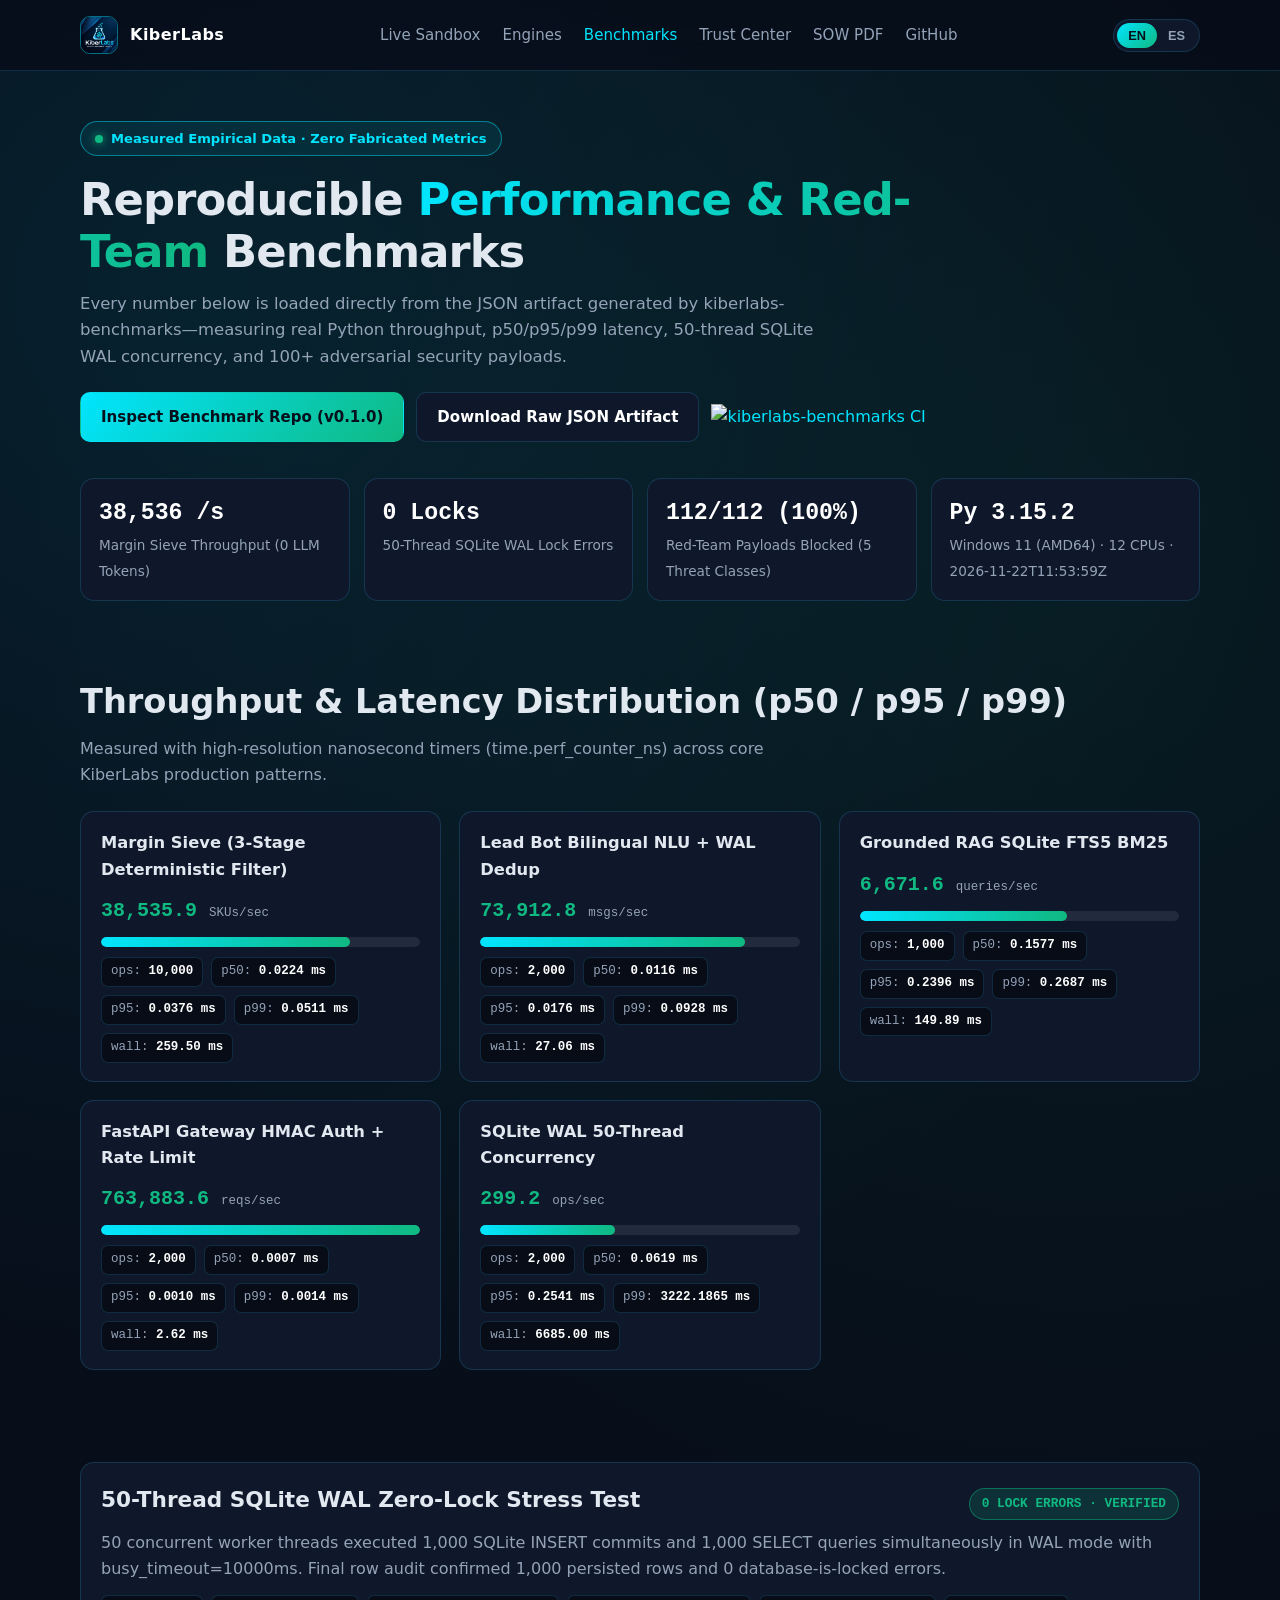
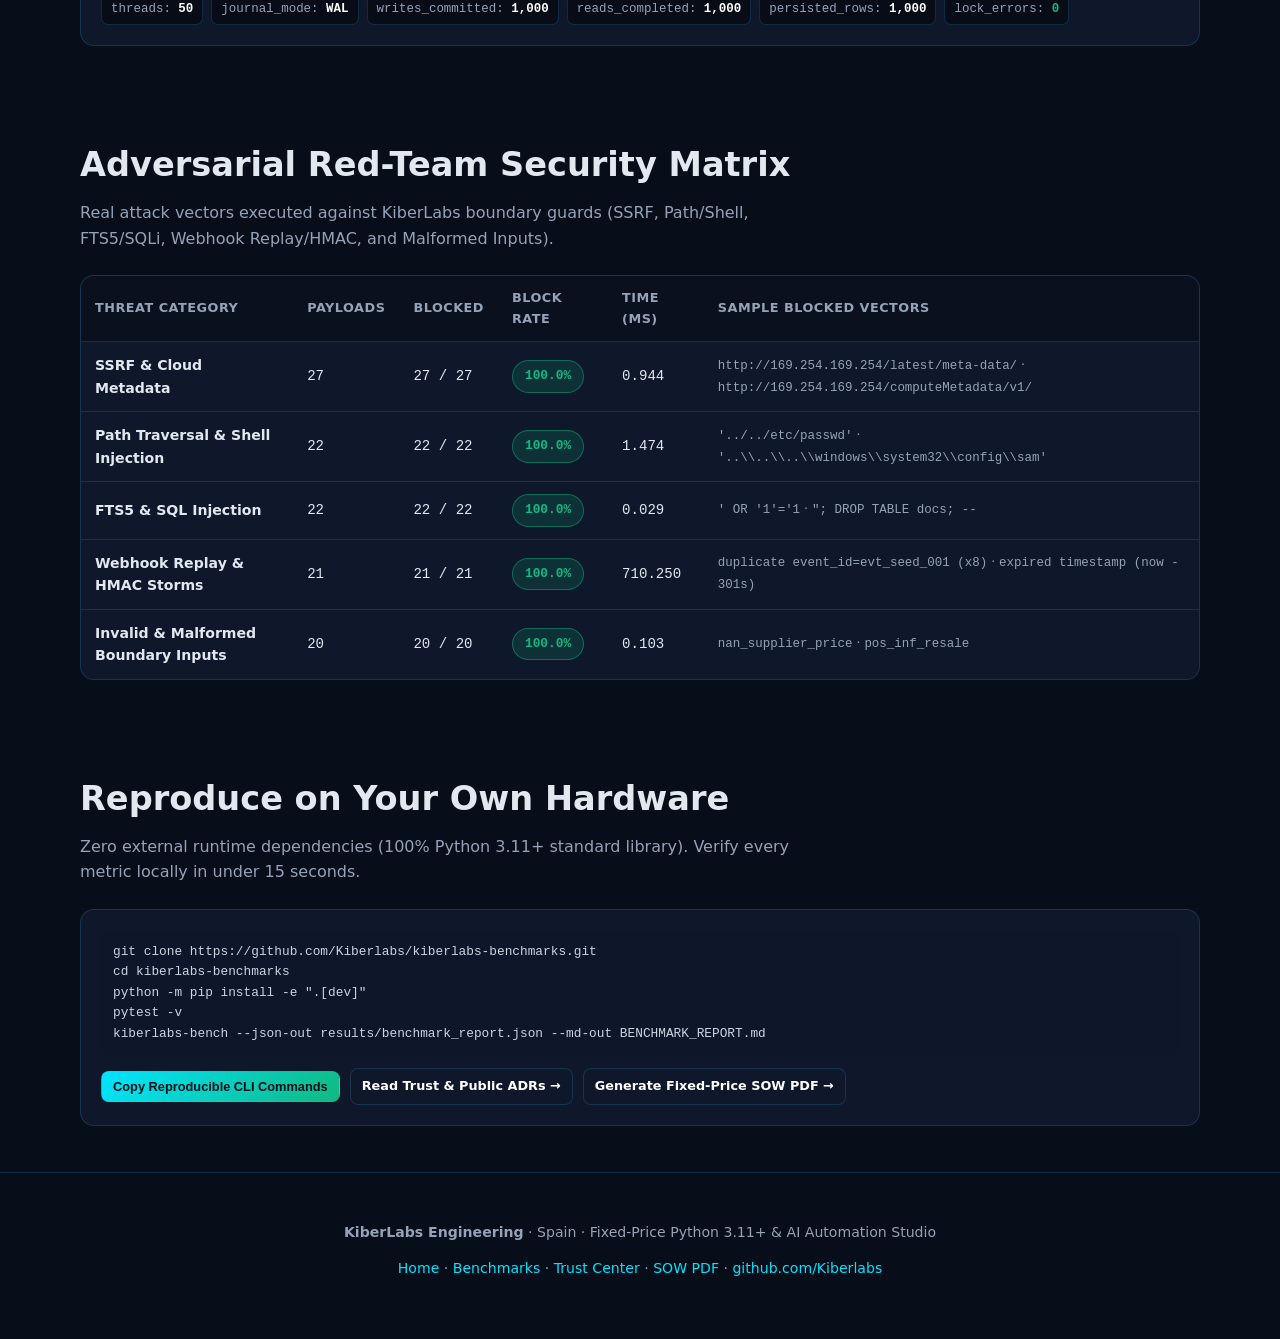
==== benchmarks.html @ 100d634f "feat: add live Benchmarks dashboard, Trust Center with ADRs, and interactive SOW PDF generator" ====
<!DOCTYPE html>
<html lang="en">
<head>
  <meta charset="UTF-8" />
  <meta name="viewport" content="width=device-width, initial-scale=1.0" />
  <title>Benchmarks &amp; Red-Team Security — KiberLabs</title>
  <meta name="description" content="Reproducible Python 3.11+ throughput, p50/p95/p99 latency, 50-thread SQLite WAL zero-lock concurrency, and 100+ payload Red-Team security metrics measured by KiberLabs." />
  <link rel="icon" type="image/jpeg" href="assets/kiberlabs_logo_oficial.jpg" />
  <link rel="stylesheet" href="styles.css" />
</head>
<body>
  <header class="topbar">
    <div class="container topbar-inner">
      <a href="index.html" class="brand">
        <img src="assets/kiberlabs_logo_oficial.jpg" alt="KiberLabs Logo" />
        <span>KiberLabs</span>
      </a>
      <nav class="nav-links">
        <a href="index.html#sandbox" data-i18n="nav_sandbox">Live Sandbox</a>
        <a href="index.html#portfolio" data-i18n="nav_portfolio">Engines</a>
        <a href="benchmarks.html" class="active" data-i18n="nav_benchmarks">Benchmarks</a>
        <a href="trust.html" data-i18n="nav_trust">Trust Center</a>
        <a href="sow.html" data-i18n="nav_sow">SOW PDF</a>
        <a href="https://github.com/Kiberlabs" target="_blank" rel="noopener">GitHub</a>
      </nav>
      <div class="lang-toggle" role="group" aria-label="Language switcher">
        <button class="lang-btn active" data-lang="en" type="button">EN</button>
        <button class="lang-btn" data-lang="es" type="button">ES</button>
      </div>
    </div>
  </header>

  <main>
    <section class="subhero">
      <div class="container">
        <div class="pill">
          <span class="dot"></span>
          <span data-i18n="bh_pill">Measured Empirical Data · Zero Fabricated Metrics</span>
        </div>
        <h1 data-i18n="bh_title">Reproducible <span class="gradient-text">Performance &amp; Red-Team</span> Benchmarks</h1>
        <p class="lead" data-i18n="bh_lead">
          Every number below is loaded directly from the JSON artifact generated by <code>kiberlabs-benchmarks</code>—measuring real Python throughput, p50/p95/p99 latency, 50-thread SQLite WAL concurrency, and 100+ adversarial security payloads.
        </p>
        <div class="cta-row">
          <a href="https://github.com/Kiberlabs/kiberlabs-benchmarks" target="_blank" rel="noopener" class="btn btn-primary" data-i18n="bh_repo_btn">Inspect Benchmark Repo (v0.1.0)</a>
          <a href="data/benchmark_report.json" target="_blank" rel="noopener" class="btn btn-secondary" data-i18n="bh_json_btn">Download Raw JSON Artifact</a>
          <a href="https://github.com/Kiberlabs/kiberlabs-benchmarks/actions/workflows/ci.yml" target="_blank" rel="noopener" style="display:inline-flex;align-items:center;">
            <img src="https://github.com/Kiberlabs/kiberlabs-benchmarks/actions/workflows/ci.yml/badge.svg" alt="kiberlabs-benchmarks CI" />
          </a>
        </div>

        <div class="metrics-bar" id="bench-kpis">
          <div class="metric-card">
            <strong id="kpi-sieve">—</strong>
            <span data-i18n="kpi_sieve">Margin Sieve Throughput (0 LLM Tokens)</span>
          </div>
          <div class="metric-card">
            <strong id="kpi-wal">—</strong>
            <span data-i18n="kpi_wal">50-Thread SQLite WAL Lock Errors</span>
          </div>
          <div class="metric-card">
            <strong id="kpi-rt">—</strong>
            <span data-i18n="kpi_rt">Red-Team Payloads Blocked (5 Threat Classes)</span>
          </div>
          <div class="metric-card">
            <strong id="kpi-runtime">—</strong>
            <span id="kpi-env-sub">Measured Runtime Environment</span>
          </div>
        </div>
      </div>
    </section>

    <section id="workloads">
      <div class="container">
        <div class="section-head">
          <h2 data-i18n="sec_perf_title">Throughput &amp; Latency Distribution (p50 / p95 / p99)</h2>
          <p data-i18n="sec_perf_desc">Measured with high-resolution nanosecond timers (<code>time.perf_counter_ns</code>) across core KiberLabs production patterns.</p>
        </div>
        <div class="cards-grid-2" id="bench-cards">
          <div class="panel-card">Loading measured benchmark artifact...</div>
        </div>
      </div>
    </section>

    <section id="wal-spotlight">
      <div class="container">
        <div class="panel-card" id="wal-panel">
          <div class="bench-head">
            <h2 style="margin:0;font-size:1.35rem;" data-i18n="sec_wal_title">50-Thread SQLite WAL Zero-Lock Stress Test</h2>
            <span class="status-badge status-ok" id="wal-badge">LOADING...</span>
          </div>
          <p style="color:var(--muted);margin:10px 0 14px;" id="wal-summary"></p>
          <div class="latency-pills" id="wal-pills"></div>
        </div>
      </div>
    </section>

    <section id="redteam">
      <div class="container">
        <div class="section-head">
          <h2 data-i18n="sec_rt_title">Adversarial Red-Team Security Matrix</h2>
          <p data-i18n="sec_rt_desc">Real attack vectors executed against KiberLabs boundary guards (SSRF, Path/Shell, FTS5/SQLi, Webhook Replay/HMAC, and Malformed Inputs).</p>
        </div>
        <div class="table-wrap">
          <table class="data-table">
            <thead>
              <tr>
                <th data-i18n="th_cat">Threat Category</th>
                <th data-i18n="th_pay">Payloads</th>
                <th data-i18n="th_blk">Blocked</th>
                <th data-i18n="th_rate">Block Rate</th>
                <th data-i18n="th_time">Time (ms)</th>
                <th data-i18n="th_samples">Sample Blocked Vectors</th>
              </tr>
            </thead>
            <tbody id="rt-tbody">
              <tr><td colspan="6">Loading Red-Team matrix...</td></tr>
            </tbody>
          </table>
        </div>
      </div>
    </section>

    <section id="reproduce">
      <div class="container">
        <div class="section-head">
          <h2 data-i18n="sec_cli_title">Reproduce on Your Own Hardware</h2>
          <p data-i18n="sec_cli_desc">Zero external runtime dependencies (100% Python 3.11+ standard library). Verify every metric locally in under 15 seconds.</p>
        </div>
        <div class="panel-card">
          <pre class="code-out" id="cli-block">git clone https://github.com/Kiberlabs/kiberlabs-benchmarks.git
cd kiberlabs-benchmarks
python -m pip install -e ".[dev]"
pytest -v
kiberlabs-bench --json-out results/benchmark_report.json --md-out BENCHMARK_REPORT.md</pre>
          <div style="margin-top:12px;display:flex;gap:10px;flex-wrap:wrap;align-items:center;">
            <button type="button" class="btn btn-primary btn-sm" id="btn-copy-cli" data-i18n="btn_copy_cli">Copy Reproducible CLI Commands</button>
            <a href="trust.html" class="btn btn-secondary btn-sm" data-i18n="btn_go_trust">Read Trust &amp; Public ADRs →</a>
            <a href="sow.html" class="btn btn-secondary btn-sm" data-i18n="btn_go_sow">Generate Fixed-Price SOW PDF →</a>
          </div>
        </div>
      </div>
    </section>
  </main>

  <footer>
    <div class="container">
      <p><strong>KiberLabs Engineering</strong> · Spain · Fixed-Price Python 3.11+ &amp; AI Automation Studio</p>
      <p>
        <a href="index.html">Home</a> ·
        <a href="benchmarks.html">Benchmarks</a> ·
        <a href="trust.html">Trust Center</a> ·
        <a href="sow.html">SOW PDF</a> ·
        <a href="https://github.com/Kiberlabs" target="_blank" rel="noopener">github.com/Kiberlabs</a>
      </p>
    </div>
  </footer>

  <script type="module" src="benchmarks.js"></script>
</body>
</html>
---- styles.css ----
:root {
  --bg: #070d19;
  --surface: #0f172a;
  --surface-2: #162038;
  --border: rgba(56, 189, 248, 0.18);
  --border-strong: rgba(0, 229, 255, 0.45);
  --text: #e2e8f0;
  --muted: #94a3b8;
  --cyan: #00e5ff;
  --emerald: #10b981;
  --danger: #f43f5e;
  --warn: #f59e0b;
  --radius: 14px;
  --shadow: 0 20px 50px rgba(0, 0, 0, 0.45);
  --font-sans: "Inter", system-ui, -apple-system, "Segoe UI", Roboto, sans-serif;
  --font-mono: "JetBrains Mono", "Fira Code", Consolas, monospace;
}

* {
  box-sizing: border-box;
}

html {
  scroll-behavior: smooth;
}

body {
  margin: 0;
  font-family: var(--font-sans);
  background:
    radial-gradient(circle at 15% 10%, rgba(0, 229, 255, 0.09), transparent 40%),
    radial-gradient(circle at 85% 20%, rgba(16, 185, 129, 0.08), transparent 42%),
    var(--bg);
  color: var(--text);
  line-height: 1.6;
}

a {
  color: var(--cyan);
  text-decoration: none;
}

a:hover {
  text-decoration: underline;
}

.container {
  max-width: 1160px;
  margin: 0 auto;
  padding: 0 20px;
}

/* Header */
.topbar {
  position: sticky;
  top: 0;
  z-index: 40;
  backdrop-filter: blur(14px);
  background: rgba(7, 13, 25, 0.82);
  border-bottom: 1px solid var(--border);
}

.topbar-inner {
  display: flex;
  align-items: center;
  justify-content: space-between;
  gap: 16px;
  height: 70px;
}

.brand {
  display: flex;
  align-items: center;
  gap: 12px;
  font-weight: 700;
  letter-spacing: 0.03em;
  color: #fff;
}

.brand img {
  width: 38px;
  height: 38px;
  border-radius: 10px;
  object-fit: cover;
  border: 1px solid var(--border-strong);
}

.nav-links {
  display: flex;
  align-items: center;
  gap: 22px;
  font-size: 0.94rem;
}

.nav-links a {
  color: var(--muted);
  font-weight: 500;
}

.nav-links a:hover,
.nav-links a.active {
  color: var(--cyan);
  text-decoration: none;
}

.lang-toggle {
  display: inline-flex;
  background: var(--surface);
  border: 1px solid var(--border);
  border-radius: 999px;
  padding: 3px;
}

.lang-btn {
  border: 0;
  background: transparent;
  color: var(--muted);
  font-weight: 600;
  font-size: 0.8rem;
  padding: 5px 11px;
  border-radius: 999px;
  cursor: pointer;
}

.lang-btn.active {
  background: linear-gradient(135deg, var(--cyan), var(--emerald));
  color: #04101b;
}

/* Hero */
.hero {
  padding: 72px 0 48px;
}

.pill {
  display: inline-flex;
  align-items: center;
  gap: 8px;
  padding: 6px 14px;
  border-radius: 999px;
  border: 1px solid var(--border-strong);
  background: rgba(0, 229, 255, 0.08);
  color: var(--cyan);
  font-size: 0.82rem;
  font-weight: 600;
  margin-bottom: 18px;
}

.dot {
  width: 8px;
  height: 8px;
  border-radius: 50%;
  background: var(--emerald);
  box-shadow: 0 0 10px var(--emerald);
}

.hero h1 {
  font-size: clamp(2rem, 4.4vw, 3.35rem);
  line-height: 1.12;
  margin: 0 0 18px;
  letter-spacing: -0.02em;
  max-width: 880px;
}

.gradient-text {
  background: linear-gradient(90deg, var(--cyan), var(--emerald));
  -webkit-background-clip: text;
  background-clip: text;
  color: transparent;
}

.hero p.lead {
  color: var(--muted);
  font-size: 1.08rem;
  max-width: 720px;
  margin: 0 0 28px;
}

.cta-row {
  display: flex;
  flex-wrap: wrap;
  gap: 12px;
  margin-bottom: 36px;
}

.btn {
  display: inline-flex;
  align-items: center;
  justify-content: center;
  gap: 8px;
  padding: 12px 20px;
  border-radius: 10px;
  font-weight: 600;
  font-size: 0.94rem;
  border: 1px solid transparent;
  cursor: pointer;
  transition: transform 0.12s ease, border-color 0.15s ease;
}

.btn:hover {
  transform: translateY(-1px);
  text-decoration: none;
}

.btn-primary {
  background: linear-gradient(135deg, var(--cyan), var(--emerald));
  color: #04101b;
}

.btn-secondary {
  background: var(--surface);
  color: #fff;
  border-color: var(--border);
}

.btn-secondary:hover {
  border-color: var(--border-strong);
}

.metrics-bar {
  display: grid;
  grid-template-columns: repeat(auto-fit, minmax(180px, 1fr));
  gap: 14px;
}

.metric-card {
  background: var(--surface);
  border: 1px solid var(--border);
  border-radius: var(--radius);
  padding: 16px 18px;
}

.metric-card strong {
  display: block;
  font-size: 1.45rem;
  color: #fff;
  font-family: var(--font-mono);
}

.metric-card span {
  font-size: 0.85rem;
  color: var(--muted);
}

/* Sections */
section {
  padding: 46px 0;
}

.section-head {
  margin-bottom: 24px;
}

.section-head h2 {
  margin: 0 0 8px;
  font-size: clamp(1.5rem, 2.8vw, 2.1rem);
}

.section-head p {
  margin: 0;
  color: var(--muted);
  max-width: 720px;
}

/* Sandbox Tabs */
.sandbox-shell {
  background: var(--surface);
  border: 1px solid var(--border);
  border-radius: 18px;
  box-shadow: var(--shadow);
  overflow: hidden;
}

.tabs-bar {
  display: flex;
  flex-wrap: wrap;
  gap: 8px;
  padding: 14px 16px;
  background: rgba(15, 23, 42, 0.95);
  border-bottom: 1px solid var(--border);
}

.tab-btn {
  background: transparent;
  border: 1px solid var(--border);
  color: var(--muted);
  padding: 9px 14px;
  border-radius: 10px;
  font-weight: 600;
  font-size: 0.88rem;
  cursor: pointer;
}

.tab-btn.active {
  background: rgba(0, 229, 255, 0.14);
  border-color: var(--cyan);
  color: #fff;
}

.tab-panel {
  display: none;
  padding: 22px;
}

.tab-panel.active {
  display: grid;
  grid-template-columns: 1.05fr 1fr;
  gap: 22px;
}

.form-grid {
  display: grid;
  grid-template-columns: 1fr 1fr;
  gap: 12px;
}

.field {
  display: flex;
  flex-direction: column;
  gap: 5px;
}

.field.full {
  grid-column: 1 / -1;
}

.field label {
  font-size: 0.82rem;
  color: var(--muted);
  font-weight: 600;
}

.field input,
.field select,
.field textarea {
  background: var(--bg);
  color: #fff;
  border: 1px solid var(--border);
  border-radius: 9px;
  padding: 10px 12px;
  font-family: var(--font-sans);
  font-size: 0.92rem;
}

.field input:focus,
.field select:focus,
.field textarea:focus {
  outline: none;
  border-color: var(--cyan);
}

.checks-row {
  display: flex;
  flex-wrap: wrap;
  gap: 16px;
  grid-column: 1 / -1;
  padding: 4px 0;
}

.checks-row label {
  display: inline-flex;
  align-items: center;
  gap: 8px;
  font-size: 0.88rem;
  color: var(--text);
  cursor: pointer;
}

.output-pane {
  background: #060b14;
  border: 1px solid var(--border);
  border-radius: 12px;
  padding: 18px;
  display: flex;
  flex-direction: column;
  gap: 12px;
}

.status-badge {
  display: inline-flex;
  align-items: center;
  width: fit-content;
  padding: 5px 12px;
  border-radius: 999px;
  font-family: var(--font-mono);
  font-size: 0.8rem;
  font-weight: 700;
}

.status-ok {
  background: rgba(16, 185, 129, 0.16);
  color: var(--emerald);
  border: 1px solid rgba(16, 185, 129, 0.45);
}

.status-bad {
  background: rgba(244, 63, 94, 0.16);
  color: var(--danger);
  border: 1px solid rgba(244, 63, 94, 0.45);
}

.status-warn {
  background: rgba(245, 158, 11, 0.16);
  color: var(--warn);
  border: 1px solid rgba(245, 158, 11, 0.45);
}

pre.code-out {
  margin: 0;
  padding: 12px;
  border-radius: 10px;
  background: rgba(15, 23, 42, 0.85);
  color: #cbd5e1;
  font-family: var(--font-mono);
  font-size: 0.8rem;
  overflow-x: auto;
  white-space: pre-wrap;
}

.chip-row {
  display: flex;
  flex-wrap: wrap;
  gap: 8px;
  margin-bottom: 10px;
}

.chip {
  background: var(--surface-2);
  border: 1px solid var(--border);
  color: var(--text);
  border-radius: 999px;
  padding: 6px 11px;
  font-size: 0.78rem;
  cursor: pointer;
}

.chip:hover {
  border-color: var(--cyan);
}

/* Chat Simulator */
.chat-log {
  background: #060b14;
  border: 1px solid var(--border);
  border-radius: 12px;
  padding: 14px;
  min-height: 200px;
  max-height: 270px;
  overflow-y: auto;
  display: flex;
  flex-direction: column;
  gap: 10px;
  margin-bottom: 10px;
}

.bubble {
  max-width: 86%;
  padding: 9px 13px;
  border-radius: 12px;
  font-size: 0.88rem;
}

.bubble.user {
  align-self: flex-end;
  background: rgba(0, 229, 255, 0.16);
  border: 1px solid rgba(0, 229, 255, 0.35);
}

.bubble.bot {
  align-self: flex-start;
  background: var(--surface-2);
  border: 1px solid var(--border);
}

.chat-input-row {
  display: flex;
  gap: 8px;
}

.chat-input-row input {
  flex: 1;
  background: var(--bg);
  color: #fff;
  border: 1px solid var(--border);
  border-radius: 9px;
  padding: 10px 12px;
}

/* Portfolio Cards */
.repo-grid {
  display: grid;
  grid-template-columns: repeat(auto-fit, minmax(310px, 1fr));
  gap: 18px;
}

.repo-card {
  background: var(--surface);
  border: 1px solid var(--border);
  border-radius: var(--radius);
  overflow: hidden;
  display: flex;
  flex-direction: column;
}

.repo-card img.cover {
  width: 100%;
  aspect-ratio: 16 / 9;
  object-fit: cover;
  border-bottom: 1px solid var(--border);
}

.repo-body {
  padding: 18px;
  display: flex;
  flex-direction: column;
  gap: 10px;
  flex: 1;
}

.repo-top {
  display: flex;
  align-items: center;
  justify-content: space-between;
  gap: 8px;
}

.repo-body h3 {
  margin: 0;
  font-size: 1.06rem;
}

.repo-body p {
  margin: 0;
  font-size: 0.9rem;
  color: var(--muted);
  flex: 1;
}

.tags {
  display: flex;
  flex-wrap: wrap;
  gap: 6px;
}

.tag {
  font-family: var(--font-mono);
  font-size: 0.72rem;
  padding: 3px 8px;
  border-radius: 6px;
  background: rgba(56, 189, 248, 0.1);
  color: var(--cyan);
}

/* Estimator */
.estimator-grid {
  display: grid;
  grid-template-columns: 1fr 1fr;
  gap: 22px;
  background: var(--surface);
  border: 1px solid var(--border);
  border-radius: 18px;
  padding: 24px;
}

.price-big {
  font-family: var(--font-mono);
  font-size: 2.2rem;
  font-weight: 800;
  color: var(--emerald);
  line-height: 1.1;
}

.milestone-list {
  list-style: none;
  padding: 0;
  margin: 10px 0;
  display: flex;
  flex-direction: column;
  gap: 8px;
}

.milestone-list li {
  background: rgba(15, 23, 42, 0.9);
  border: 1px solid var(--border);
  border-radius: 10px;
  padding: 10px 12px;
  display: flex;
  justify-content: space-between;
  font-size: 0.88rem;
}

footer {
  border-top: 1px solid var(--border);
  padding: 34px 0 46px;
  color: var(--muted);
  font-size: 0.88rem;
  text-align: center;
}

/* Subpages: Benchmarks, Trust Center, SOW Generator */
.subhero {
  padding: 50px 0 28px;
}

.subhero h1 {
  font-size: clamp(1.85rem, 3.8vw, 2.8rem);
  line-height: 1.15;
  margin: 0 0 14px;
  letter-spacing: -0.02em;
  max-width: 860px;
}

.subhero p.lead {
  color: var(--muted);
  font-size: 1.03rem;
  max-width: 760px;
  margin: 0 0 22px;
}

.panel-card {
  background: var(--surface);
  border: 1px solid var(--border);
  border-radius: var(--radius);
  padding: 20px;
}

.cards-grid-2 {
  display: grid;
  grid-template-columns: repeat(auto-fit, minmax(320px, 1fr));
  gap: 18px;
}

.cards-grid-3 {
  display: grid;
  grid-template-columns: repeat(auto-fit, minmax(260px, 1fr));
  gap: 16px;
}

.bench-card {
  background: var(--surface);
  border: 1px solid var(--border);
  border-radius: var(--radius);
  padding: 18px 20px;
  display: flex;
  flex-direction: column;
  gap: 10px;
}

.bench-head {
  display: flex;
  justify-content: space-between;
  align-items: baseline;
  gap: 12px;
  flex-wrap: wrap;
}

.bench-head h3 {
  margin: 0;
  font-size: 1.02rem;
}

.bench-ops {
  font-family: var(--font-mono);
  font-size: 1.25rem;
  font-weight: 800;
  color: var(--emerald);
}

.bar-track {
  width: 100%;
  height: 10px;
  border-radius: 999px;
  background: rgba(148, 163, 184, 0.14);
  overflow: hidden;
}

.bar-fill {
  height: 100%;
  border-radius: 999px;
  background: linear-gradient(90deg, var(--cyan), var(--emerald));
}

.latency-pills {
  display: flex;
  flex-wrap: wrap;
  gap: 8px;
  font-family: var(--font-mono);
  font-size: 0.78rem;
  color: var(--muted);
}

.latency-pills span {
  background: rgba(6, 11, 20, 0.85);
  border: 1px solid var(--border);
  border-radius: 7px;
  padding: 4px 9px;
}

.latency-pills strong {
  color: #fff;
}

.table-wrap {
  overflow-x: auto;
  border: 1px solid var(--border);
  border-radius: var(--radius);
  background: var(--surface);
}

.data-table {
  width: 100%;
  border-collapse: collapse;
  font-size: 0.88rem;
}

.data-table th,
.data-table td {
  padding: 12px 14px;
  border-bottom: 1px solid var(--border);
  text-align: left;
}

.data-table th {
  color: var(--muted);
  font-weight: 600;
  background: rgba(6, 11, 20, 0.55);
  font-size: 0.8rem;
  text-transform: uppercase;
  letter-spacing: 0.04em;
}

.data-table tr:last-child td {
  border-bottom: 0;
}

.mono {
  font-family: var(--font-mono);
}

/* ADRs & Trust Cards */
.trust-card {
  background: var(--surface);
  border: 1px solid var(--border);
  border-radius: var(--radius);
  padding: 20px;
  display: flex;
  flex-direction: column;
  gap: 8px;
}

.trust-card h3 {
  margin: 0;
  font-size: 1.06rem;
  color: #fff;
}

.trust-card p {
  margin: 0;
  color: var(--muted);
  font-size: 0.92rem;
}

.adr-card {
  background: var(--surface);
  border: 1px solid var(--border);
  border-radius: var(--radius);
  padding: 20px 22px;
  display: flex;
  flex-direction: column;
  gap: 10px;
}

.adr-header {
  display: flex;
  justify-content: space-between;
  align-items: center;
  gap: 10px;
  flex-wrap: wrap;
}

.adr-card h3 {
  margin: 0;
  font-size: 1.05rem;
}

.adr-points {
  margin: 0;
  padding-left: 18px;
  color: var(--muted);
  font-size: 0.9rem;
  display: flex;
  flex-direction: column;
  gap: 6px;
}

.adr-points strong {
  color: var(--text);
}

/* SOW Builder & Print Sheet */
.sow-layout {
  display: grid;
  grid-template-columns: minmax(320px, 0.95fr) minmax(360px, 1.15fr);
  gap: 24px;
  align-items: start;
}

.sow-editor {
  background: var(--surface);
  border: 1px solid var(--border);
  border-radius: 16px;
  padding: 20px;
  display: flex;
  flex-direction: column;
  gap: 14px;
}

.ms-row {
  display: grid;
  grid-template-columns: 1.3fr 1.5fr 0.7fr 0.6fr auto;
  gap: 8px;
  align-items: center;
}

.ms-row input {
  background: var(--bg);
  color: #fff;
  border: 1px solid var(--border);
  border-radius: 8px;
  padding: 8px 9px;
  font-size: 0.84rem;
  width: 100%;
}

.btn-sm {
  padding: 7px 11px;
  font-size: 0.8rem;
  border-radius: 8px;
}

.sow-sheet {
  background: #ffffff;
  color: #0f172a;
  border-radius: 12px;
  padding: 34px 36px;
  box-shadow: var(--shadow);
  font-size: 0.9rem;
  line-height: 1.52;
}

.sow-sheet-head {
  display: flex;
  justify-content: space-between;
  align-items: flex-start;
  gap: 16px;
  border-bottom: 2px solid #0f172a;
  padding-bottom: 16px;
  margin-bottom: 18px;
}

.sow-brand {
  display: flex;
  align-items: center;
  gap: 12px;
}

.sow-brand img {
  width: 46px;
  height: 46px;
  border-radius: 10px;
  object-fit: cover;
}

.sow-sheet h2 {
  margin: 0;
  font-size: 1.35rem;
  color: #0f172a;
}

.sow-sheet h3 {
  margin: 18px 0 8px;
  font-size: 0.96rem;
  text-transform: uppercase;
  letter-spacing: 0.05em;
  color: #0369a1;
  border-bottom: 1px solid #e2e8f0;
  padding-bottom: 4px;
}

.sow-meta-grid {
  display: grid;
  grid-template-columns: repeat(2, 1fr);
  gap: 8px 18px;
  background: #f8fafc;
  border: 1px solid #e2e8f0;
  border-radius: 8px;
  padding: 12px 14px;
  font-size: 0.85rem;
}

.sow-table {
  width: 100%;
  border-collapse: collapse;
  margin: 8px 0;
  font-size: 0.85rem;
}

.sow-table th,
.sow-table td {
  border: 1px solid #cbd5e1;
  padding: 8px 10px;
  text-align: left;
}

.sow-table th {
  background: #f1f5f9;
  color: #0f172a;
  font-weight: 700;
}

.sow-table tfoot td {
  background: #ecfdf5;
  font-weight: 800;
  color: #065f46;
}

.sow-list {
  margin: 6px 0;
  padding-left: 18px;
  font-size: 0.86rem;
}

.sow-sigs {
  display: grid;
  grid-template-columns: 1fr 1fr;
  gap: 24px;
  margin-top: 26px;
  padding-top: 14px;
  border-top: 1px dashed #cbd5e1;
  break-inside: avoid;
}

.sig-box {
  font-size: 0.82rem;
  color: #334155;
}

.sig-line {
  margin-top: 28px;
  border-top: 1px solid #0f172a;
  padding-top: 4px;
  font-weight: 600;
  color: #0f172a;
}

@media (max-width: 960px) {
  .tab-panel.active,
  .estimator-grid,
  .sow-layout {
    grid-template-columns: 1fr;
  }
  .topbar-inner {
    flex-wrap: wrap;
    height: auto;
    padding: 10px 0;
  }
  .nav-links {
    flex-wrap: wrap;
    gap: 12px;
    font-size: 0.86rem;
    order: 3;
    width: 100%;
  }
  .ms-row {
    grid-template-columns: 1fr 1fr;
  }
}

@page {
  size: A4;
  margin: 12mm;
}

@media print {
  body {
    background: #ffffff !important;
    color: #0f172a !important;
  }
  .no-print,
  header.topbar,
  footer {
    display: none !important;
  }
  .container {
    max-width: 100% !important;
    padding: 0 !important;
    margin: 0 !important;
  }
  section {
    padding: 0 !important;
  }
  .sow-layout {
    display: block !important;
  }
  .sow-sheet {
    box-shadow: none !important;
    border-radius: 0 !important;
    padding: 0 !important;
    margin: 0 !important;
  }
  .sow-sheet h3,
  .sow-table,
  .sow-sigs {
    break-inside: avoid;
  }
}
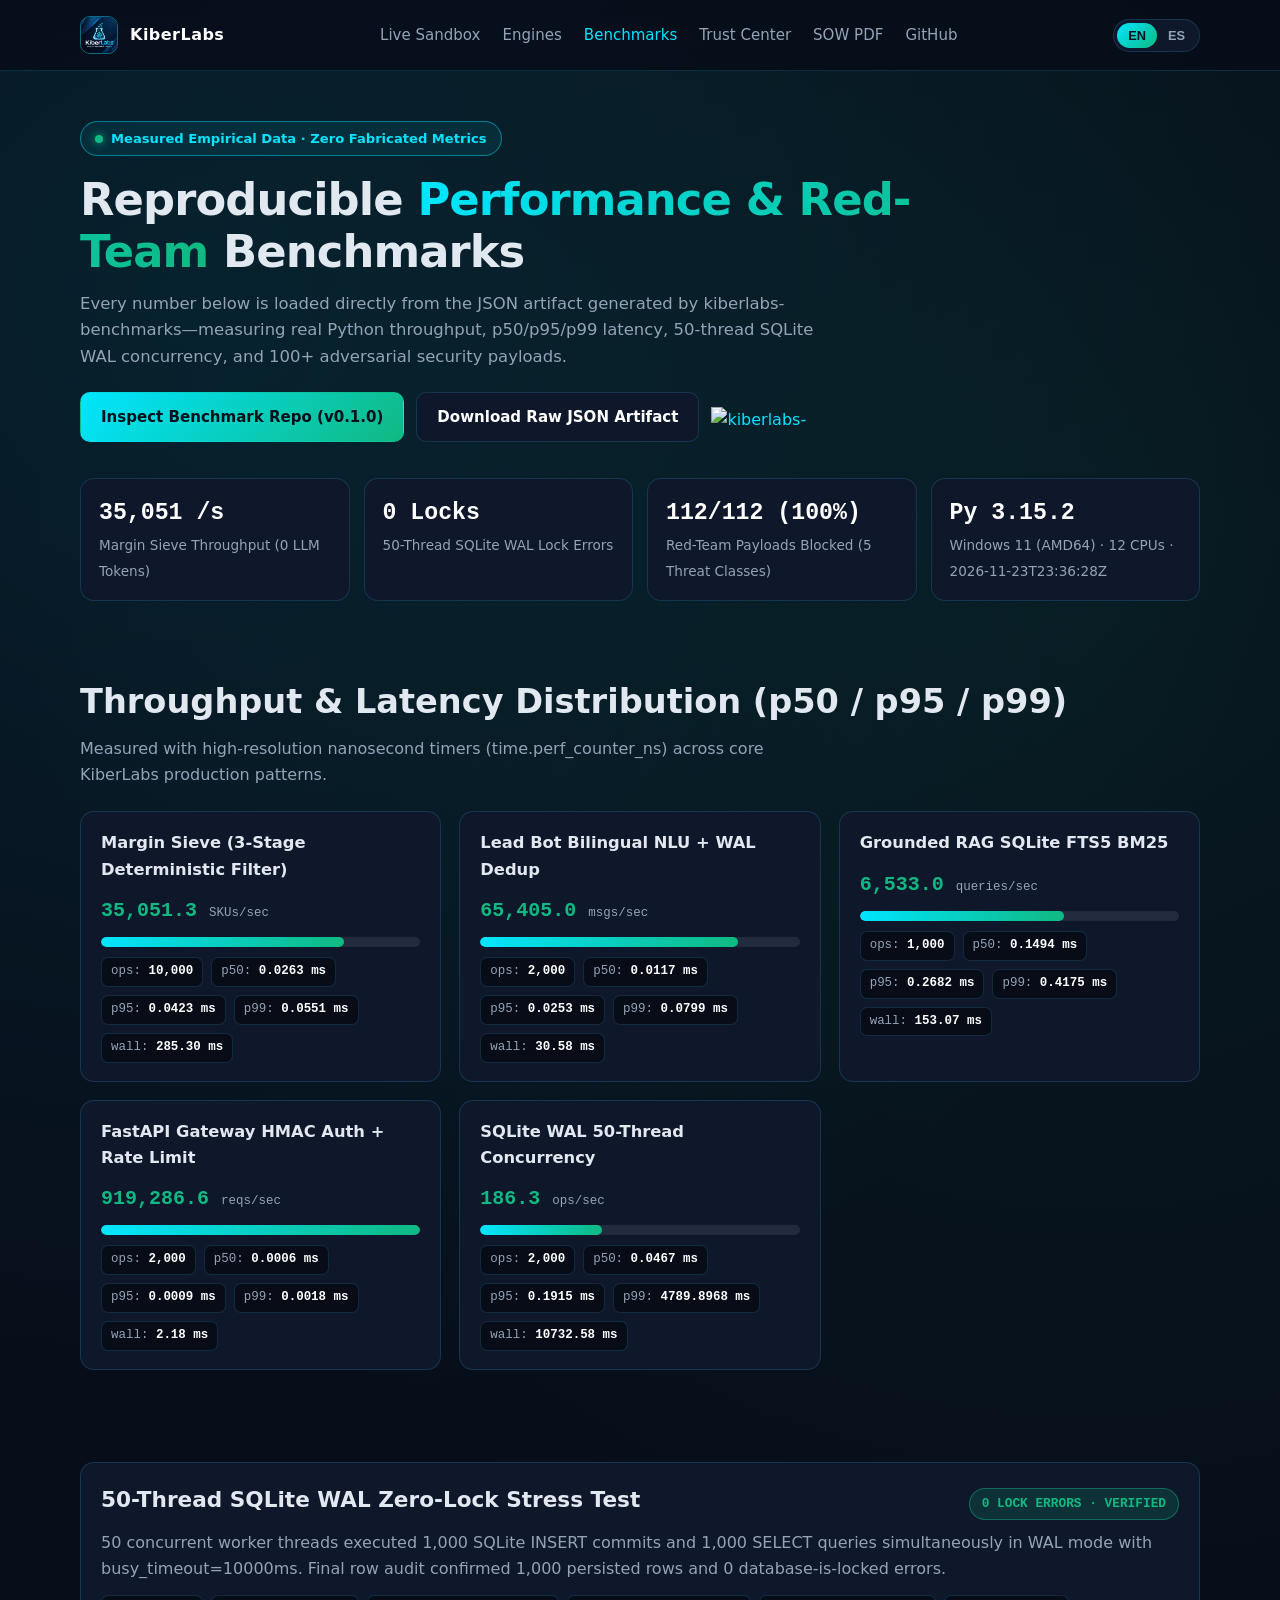
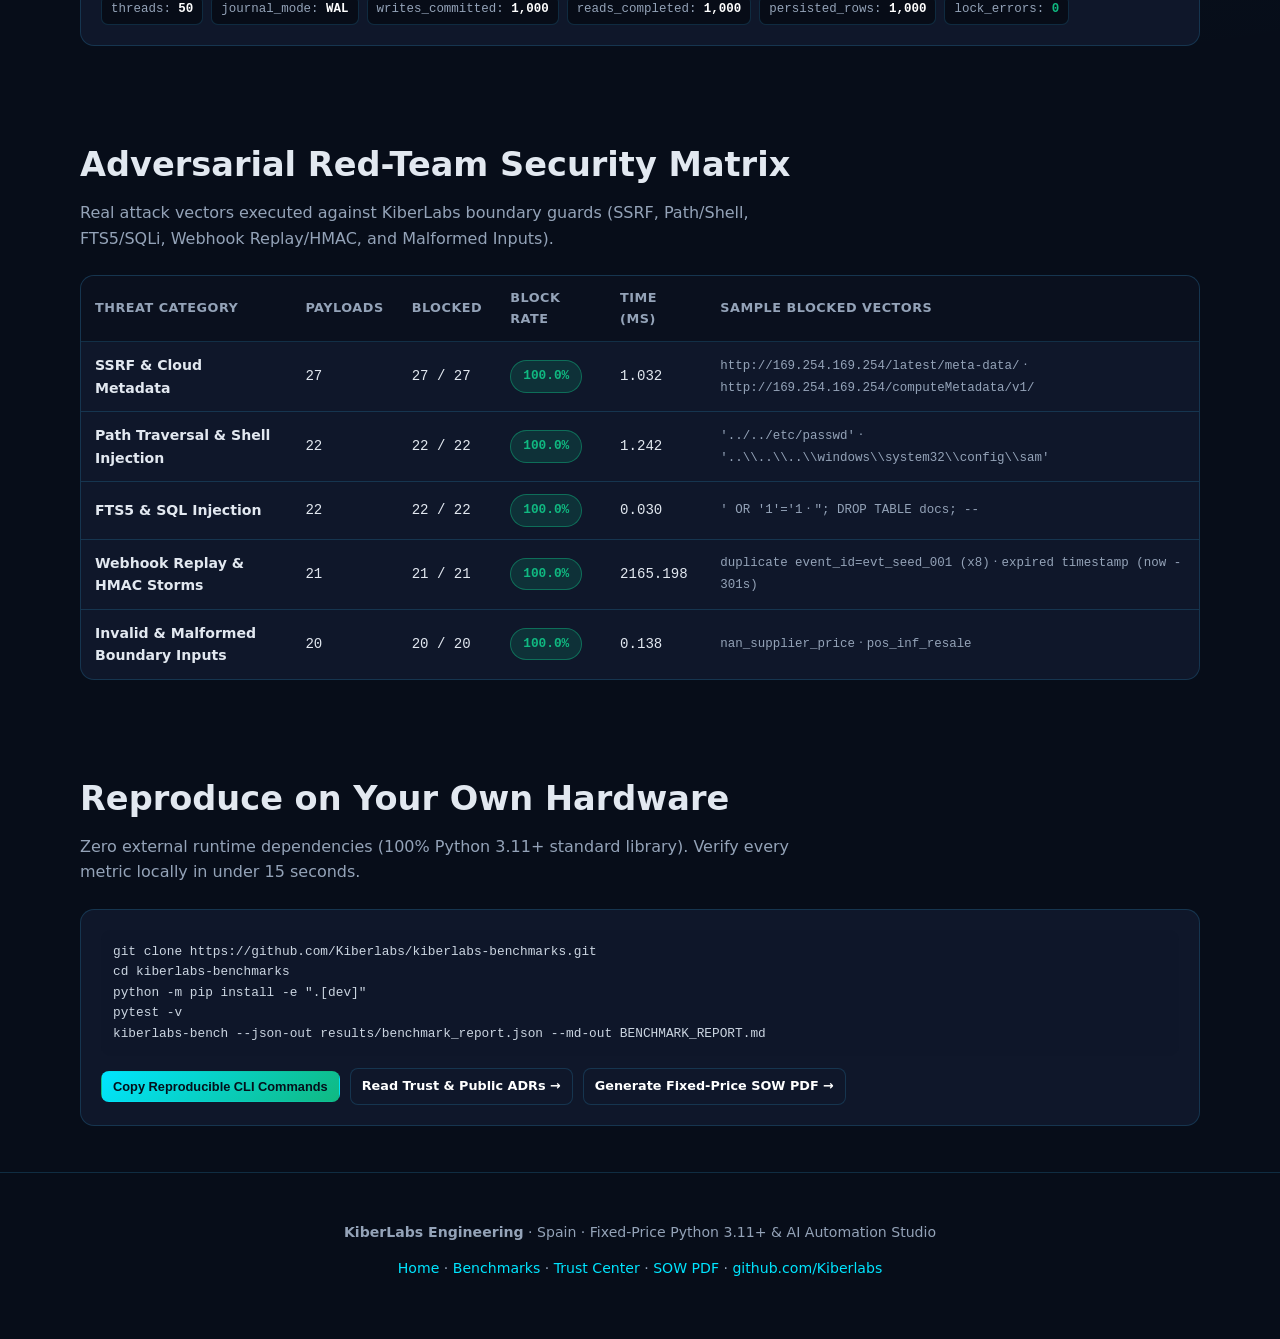
==== commit 3672ccc1: "polish: optimize assets (-90.7%), fix mobile/print CSS and boolean coercion, sync 436-test & benchma" ====
--- a/benchmarks.html
+++ b/benchmarks.html
@@ -5,32 +5,43 @@
   <meta name="viewport" content="width=device-width, initial-scale=1.0" />
   <title>Benchmarks &amp; Red-Team Security — KiberLabs</title>
   <meta name="description" content="Reproducible Python 3.11+ throughput, p50/p95/p99 latency, 50-thread SQLite WAL zero-lock concurrency, and 100+ payload Red-Team security metrics measured by KiberLabs." />
+  <link rel="canonical" href="https://kiberlabs.github.io/benchmarks.html" />
+  <meta property="og:type" content="website" />
+  <meta property="og:url" content="https://kiberlabs.github.io/benchmarks.html" />
+  <meta property="og:title" content="Benchmarks &amp; Red-Team Security — KiberLabs" />
+  <meta property="og:description" content="Reproducible Python 3.11+ throughput, p50/p95/p99 latency, 50-thread SQLite WAL zero-lock concurrency, and 100+ payload Red-Team security metrics measured by KiberLabs." />
+  <meta property="og:image" content="https://kiberlabs.github.io/assets/kiberlabs_logo_oficial.jpg" />
+  <meta name="twitter:card" content="summary_large_image" />
+  <meta name="twitter:title" content="Benchmarks &amp; Red-Team Security — KiberLabs" />
+  <meta name="twitter:description" content="Reproducible Python 3.11+ throughput, 50-thread SQLite WAL concurrency, and 100+ Red-Team payload blocks." />
+  <meta name="twitter:image" content="https://kiberlabs.github.io/assets/kiberlabs_logo_oficial.jpg" />
   <link rel="icon" type="image/jpeg" href="assets/kiberlabs_logo_oficial.jpg" />
   <link rel="stylesheet" href="styles.css" />
 </head>
 <body>
+  <a class="skip-link" href="#main" data-i18n="skip_link">Skip to main content</a>
   <header class="topbar">
     <div class="container topbar-inner">
       <a href="index.html" class="brand">
-        <img src="assets/kiberlabs_logo_oficial.jpg" alt="KiberLabs Logo" />
+        <img src="assets/kiberlabs_logo_oficial.jpg" alt="KiberLabs Logo" width="38" height="38" />
         <span>KiberLabs</span>
       </a>
-      <nav class="nav-links">
+      <nav class="nav-links" aria-label="Primary navigation">
         <a href="index.html#sandbox" data-i18n="nav_sandbox">Live Sandbox</a>
         <a href="index.html#portfolio" data-i18n="nav_portfolio">Engines</a>
-        <a href="benchmarks.html" class="active" data-i18n="nav_benchmarks">Benchmarks</a>
+        <a href="benchmarks.html" class="active" aria-current="page" data-i18n="nav_benchmarks">Benchmarks</a>
         <a href="trust.html" data-i18n="nav_trust">Trust Center</a>
         <a href="sow.html" data-i18n="nav_sow">SOW PDF</a>
         <a href="https://github.com/Kiberlabs" target="_blank" rel="noopener">GitHub</a>
       </nav>
       <div class="lang-toggle" role="group" aria-label="Language switcher">
-        <button class="lang-btn active" data-lang="en" type="button">EN</button>
-        <button class="lang-btn" data-lang="es" type="button">ES</button>
+        <button class="lang-btn active" data-lang="en" type="button" aria-pressed="true">EN</button>
+        <button class="lang-btn" data-lang="es" type="button" aria-pressed="false">ES</button>
       </div>
     </div>
   </header>
 
-  <main>
+  <main id="main">
     <section class="subhero">
       <div class="container">
         <div class="pill">
@@ -45,7 +56,7 @@
           <a href="https://github.com/Kiberlabs/kiberlabs-benchmarks" target="_blank" rel="noopener" class="btn btn-primary" data-i18n="bh_repo_btn">Inspect Benchmark Repo (v0.1.0)</a>
           <a href="data/benchmark_report.json" target="_blank" rel="noopener" class="btn btn-secondary" data-i18n="bh_json_btn">Download Raw JSON Artifact</a>
           <a href="https://github.com/Kiberlabs/kiberlabs-benchmarks/actions/workflows/ci.yml" target="_blank" rel="noopener" style="display:inline-flex;align-items:center;">
-            <img src="https://github.com/Kiberlabs/kiberlabs-benchmarks/actions/workflows/ci.yml/badge.svg" alt="kiberlabs-benchmarks CI" />
+            <img src="https://github.com/Kiberlabs/kiberlabs-benchmarks/actions/workflows/ci.yml/badge.svg" alt="kiberlabs-benchmarks CI" width="104" height="20" style="height:20px;width:auto;" />
           </a>
         </div>
 
@@ -64,7 +75,7 @@
           </div>
           <div class="metric-card">
             <strong id="kpi-runtime">—</strong>
-            <span id="kpi-env-sub">Measured Runtime Environment</span>
+            <span id="kpi-env-sub" data-i18n="kpi_env_sub">Measured Runtime Environment</span>
           </div>
         </div>
       </div>
@@ -76,8 +87,8 @@
           <h2 data-i18n="sec_perf_title">Throughput &amp; Latency Distribution (p50 / p95 / p99)</h2>
           <p data-i18n="sec_perf_desc">Measured with high-resolution nanosecond timers (<code>time.perf_counter_ns</code>) across core KiberLabs production patterns.</p>
         </div>
-        <div class="cards-grid-2" id="bench-cards">
-          <div class="panel-card">Loading measured benchmark artifact...</div>
+        <div class="cards-grid-2" id="bench-cards" aria-live="polite">
+          <div class="panel-card" data-i18n="loading_bench">Loading measured benchmark artifact...</div>
         </div>
       </div>
     </section>
@@ -87,9 +98,9 @@
         <div class="panel-card" id="wal-panel">
           <div class="bench-head">
             <h2 style="margin:0;font-size:1.35rem;" data-i18n="sec_wal_title">50-Thread SQLite WAL Zero-Lock Stress Test</h2>
-            <span class="status-badge status-ok" id="wal-badge">LOADING...</span>
+            <span class="status-badge status-ok" id="wal-badge" data-i18n="loading_badge">LOADING...</span>
           </div>
-          <p style="color:var(--muted);margin:10px 0 14px;" id="wal-summary"></p>
+          <p style="color:var(--muted);margin:10px 0 14px;" id="wal-summary" aria-live="polite"></p>
           <div class="latency-pills" id="wal-pills"></div>
         </div>
       </div>
@@ -113,8 +124,8 @@
                 <th data-i18n="th_samples">Sample Blocked Vectors</th>
               </tr>
             </thead>
-            <tbody id="rt-tbody">
-              <tr><td colspan="6">Loading Red-Team matrix...</td></tr>
+            <tbody id="rt-tbody" aria-live="polite">
+              <tr><td colspan="6" data-i18n="loading_rt">Loading Red-Team matrix...</td></tr>
             </tbody>
           </table>
         </div>
--- a/styles.css
+++ b/styles.css
@@ -44,6 +44,40 @@
   text-decoration: underline;
 }
 
+.skip-link {
+  position: absolute;
+  left: -9999px;
+  top: 8px;
+  z-index: 100;
+  background: var(--cyan);
+  color: #04101b;
+  font-weight: 700;
+  padding: 10px 16px;
+  border-radius: 8px;
+  text-decoration: none;
+}
+
+.skip-link:focus {
+  left: 16px;
+  outline: 2px solid #fff;
+  outline-offset: 2px;
+}
+
+main[id],
+section[id] {
+  scroll-margin-top: 82px;
+}
+
+a:focus-visible,
+button:focus-visible,
+input:focus-visible,
+select:focus-visible,
+textarea:focus-visible,
+[tabindex]:focus-visible {
+  outline: 2px solid var(--cyan);
+  outline-offset: 2px;
+}
+
 .container {
   max-width: 1160px;
   margin: 0 auto;
@@ -129,7 +163,38 @@
 
 /* Hero */
 .hero {
-  padding: 72px 0 48px;
+  padding: 58px 0 44px;
+}
+
+.hero-grid {
+  display: grid;
+  grid-template-columns: minmax(0, 1.35fr) minmax(260px, 340px);
+  gap: 34px;
+  align-items: center;
+  margin-bottom: 34px;
+}
+
+.hero-copy .cta-row {
+  margin-bottom: 0;
+}
+
+.hero-emblem {
+  width: 100%;
+  max-width: 340px;
+  aspect-ratio: 1 / 1;
+  justify-self: center;
+  border-radius: 20px;
+  overflow: hidden;
+  border: 1px solid var(--border-strong);
+  background: #060a1f;
+  box-shadow: 0 22px 54px rgba(0, 229, 255, 0.14), var(--shadow);
+}
+
+.hero-emblem iframe {
+  width: 100%;
+  height: 100%;
+  border: 0;
+  display: block;
 }
 
 .pill {
@@ -302,6 +367,10 @@
   padding: 22px;
 }
 
+.tab-panel[hidden] {
+  display: none;
+}
+
 .tab-panel.active {
   display: grid;
   grid-template-columns: 1.05fr 1fr;
@@ -342,10 +411,22 @@
   font-size: 0.92rem;
 }
 
-.field input:focus,
-.field select:focus,
-.field textarea:focus {
-  outline: none;
+.field input:focus:not(:focus-visible),
+.field select:focus:not(:focus-visible),
+.field textarea:focus:not(:focus-visible),
+.chat-input-row input:focus:not(:focus-visible),
+.ms-row input:focus:not(:focus-visible) {
+  outline: 2px solid transparent;
+  border-color: var(--cyan);
+}
+
+.field input:focus-visible,
+.field select:focus-visible,
+.field textarea:focus-visible,
+.chat-input-row input:focus-visible,
+.ms-row input:focus-visible {
+  outline: 2px solid var(--cyan);
+  outline-offset: 2px;
   border-color: var(--cyan);
 }
 
@@ -504,6 +585,7 @@
 
 .repo-card img.cover {
   width: 100%;
+  height: auto;
   aspect-ratio: 16 / 9;
   object-fit: cover;
   border-bottom: 1px solid var(--border);
@@ -522,6 +604,12 @@
   align-items: center;
   justify-content: space-between;
   gap: 8px;
+}
+
+.repo-top img {
+  height: 20px;
+  width: auto;
+  flex-shrink: 0;
 }
 
 .repo-body h3 {
@@ -954,10 +1042,15 @@
 }
 
 @media (max-width: 960px) {
+  .hero-grid,
   .tab-panel.active,
   .estimator-grid,
-  .sow-layout {
+  .sow-layout,
+  .form-grid {
     grid-template-columns: 1fr;
+  }
+  .hero-emblem {
+    max-width: 280px;
   }
   .topbar-inner {
     flex-wrap: wrap;
@@ -976,6 +1069,22 @@
   }
 }
 
+@media (prefers-reduced-motion: reduce) {
+  html {
+    scroll-behavior: auto;
+  }
+  *,
+  *::before,
+  *::after {
+    animation-duration: 0.01ms !important;
+    animation-iteration-count: 1 !important;
+    transition-duration: 0.01ms !important;
+  }
+  .btn:hover {
+    transform: none;
+  }
+}
+
 @page {
   size: A4;
   margin: 12mm;
@@ -985,6 +1094,16 @@
   body {
     background: #ffffff !important;
     color: #0f172a !important;
+  }
+  .metric-card strong,
+  .latency-pills strong,
+  .trust-card h3 {
+    color: #0f172a !important;
+  }
+  pre.code-out {
+    background: #f8fafc !important;
+    color: #0f172a !important;
+    border: 1px solid #cbd5e1 !important;
   }
   .no-print,
   header.topbar,
